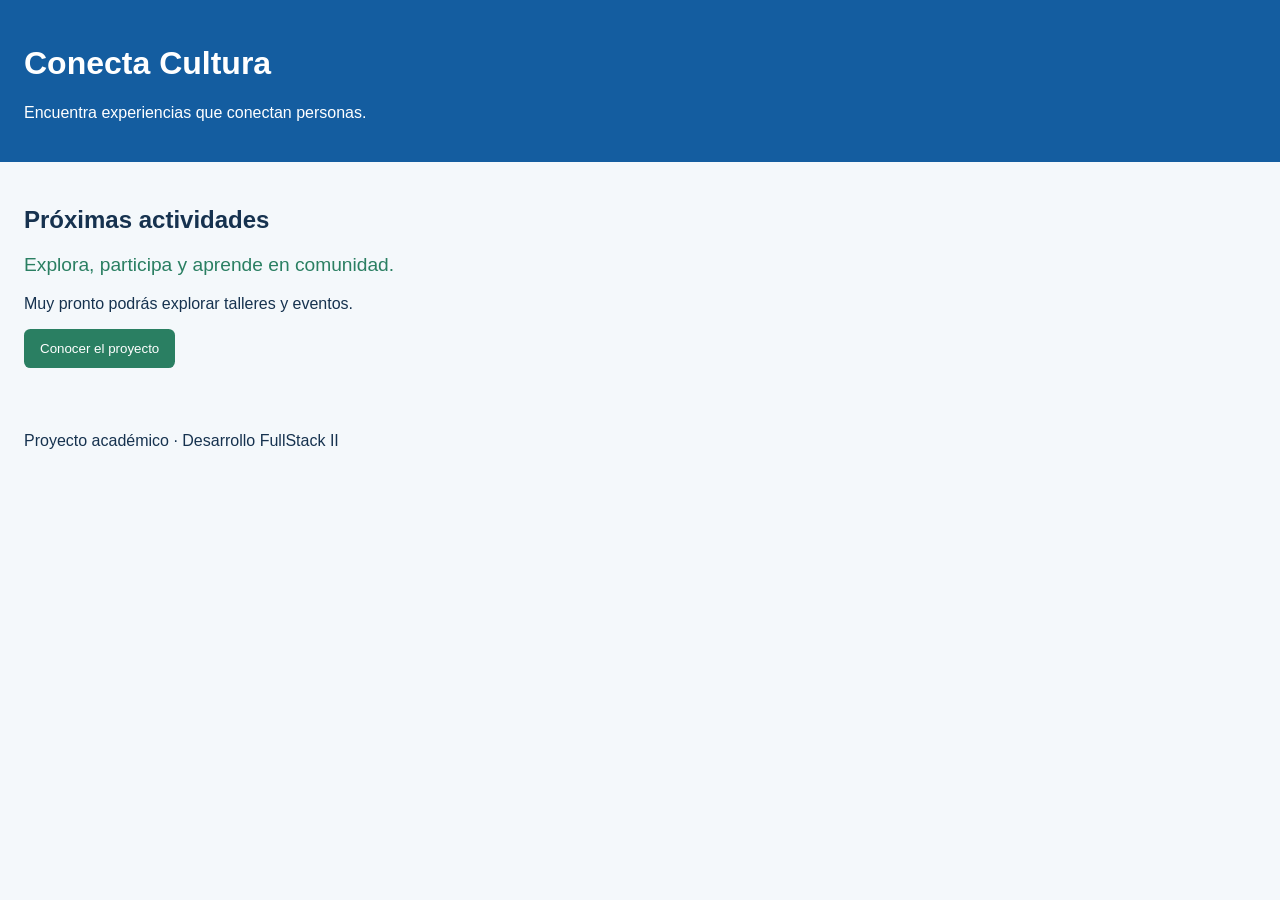
==== index.html @ 3a1140c3 "chore: crear estructura inicial del proyecto" ====
<!DOCTYPE html>
<html lang="es">
<head>
  <meta charset="UTF-8">
  <meta name="viewport" content="width=device-width, initial-scale=1.0">
  <meta name="description" content="Actividades y talleres de Conecta Cultura">
  <title>Conecta Cultura | Inicio</title>
  <link rel="stylesheet" href="assets/css/estilos.css">
</head>
<body>
  <header>
    <h1>Conecta Cultura</h1>
    <p>Encuentra experiencias que conectan personas.</p>
  </header>
  <main>
    <section>
      <h2>Próximas actividades</h2>
      <p class="mensaje-inicial">Explora, participa y aprende en comunidad.</p>
      <p>Muy pronto podrás explorar talleres y eventos.</p>
      <button id="boton-bienvenida" type="button">Conocer el proyecto</button>
    </section>
  </main>
  <footer>
    <p>Proyecto académico · Desarrollo FullStack II</p>
  </footer>
  <script src="assets/js/app.js"></script>
</body>
</html>
---- assets/css/estilos.css ----
* {
  box-sizing: border-box;
}

body {
  margin: 0;
  font-family: Arial, sans-serif;
  color: #16324f;
  background-color: #f4f8fb;
}

header,
main,
footer {
  padding: 1.5rem;
}

header {
  color: #ffffff;
  background-color: #145da0;
}

button {
  padding: 0.75rem 1rem;
  color: #ffffff;
  background-color: #2a7f62;
  border: 0;
  border-radius: 0.4rem;
  cursor: pointer;
}

.mensaje-inicial {
  font-size: 1.2rem;
  color: #2a7f62;
}
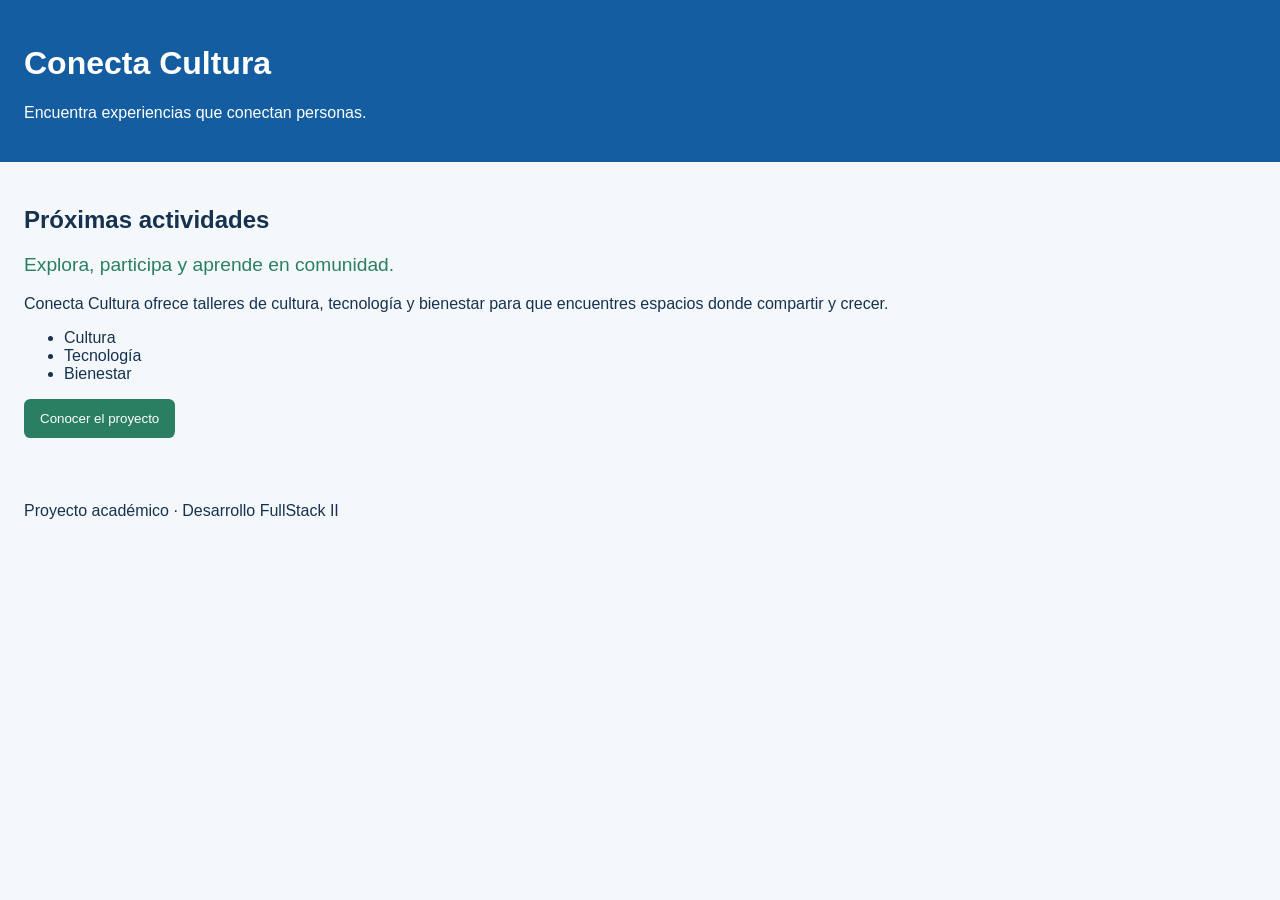
==== commit ee8d2fd9: "feat: personalizar contenido inicial" ====
--- a/index.html
+++ b/index.html
@@ -16,7 +16,12 @@
     <section>
       <h2>Próximas actividades</h2>
       <p class="mensaje-inicial">Explora, participa y aprende en comunidad.</p>
-      <p>Muy pronto podrás explorar talleres y eventos.</p>
+      <p>Conecta Cultura ofrece talleres de cultura, tecnología y bienestar para que encuentres espacios donde compartir y crecer.</p>
+      <ul class="categorias">
+        <li>Cultura</li>
+        <li>Tecnología</li>
+        <li>Bienestar</li>
+      </ul>
       <button id="boton-bienvenida" type="button">Conocer el proyecto</button>
     </section>
   </main>
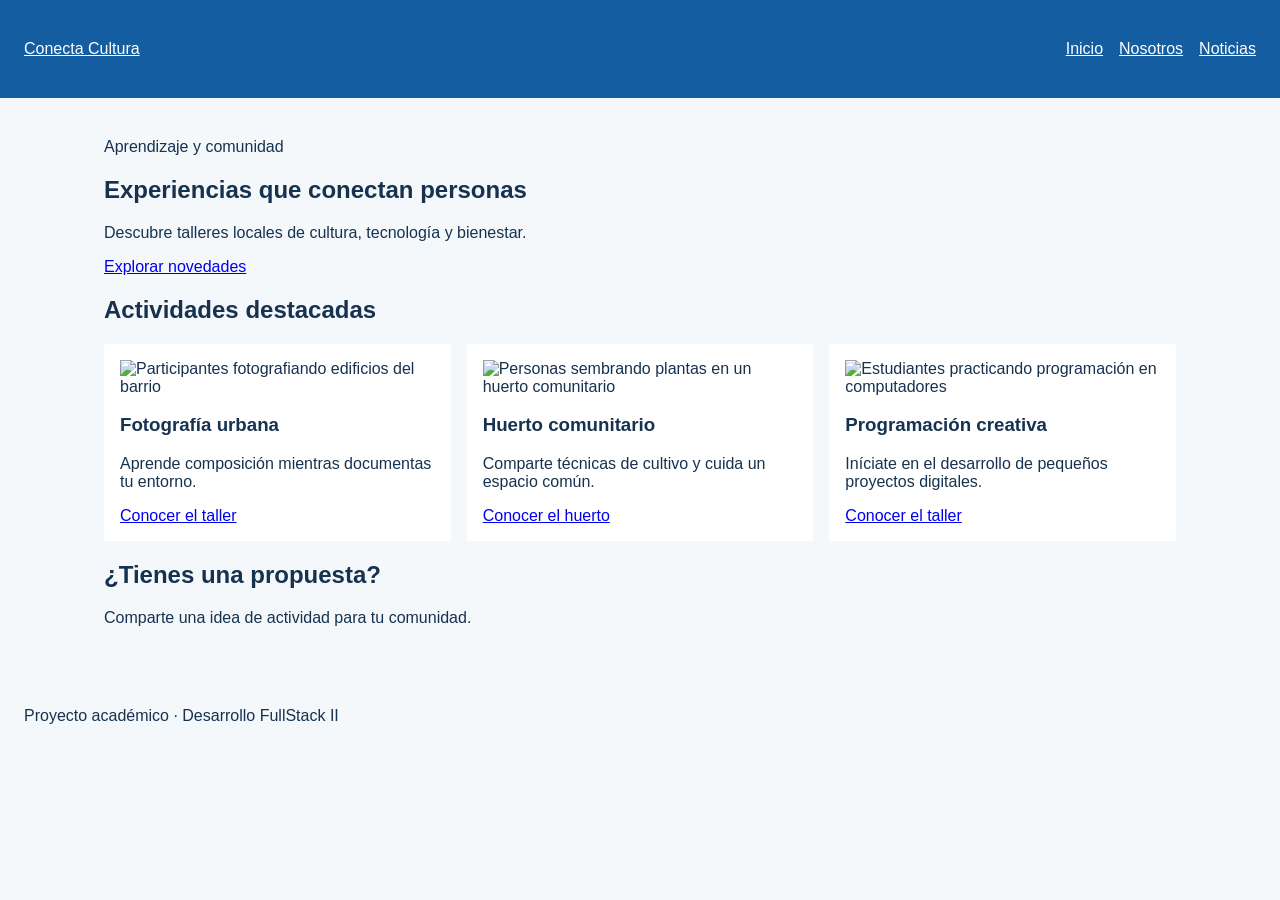
==== commit f81722a5: "feat: construir estructura semántica de inicio y nosotros" ====
--- a/index.html
+++ b/index.html
@@ -3,29 +3,58 @@
 <head>
   <meta charset="UTF-8">
   <meta name="viewport" content="width=device-width, initial-scale=1.0">
-  <meta name="description" content="Actividades y talleres de Conecta Cultura">
-  <title>Conecta Cultura | Inicio</title>
+  <meta name="description" content="Talleres y actividades de Conecta Cultura">
+  <title>Inicio | Conecta Cultura</title>
   <link rel="stylesheet" href="assets/css/estilos.css">
 </head>
 <body>
-  <header>
-    <h1>Conecta Cultura</h1>
-    <p>Encuentra experiencias que conectan personas.</p>
+  <a class="salto-contenido" href="#contenido-principal">Ir al contenido</a>
+  <header class="cabecera-sitio">
+    <a class="marca" href="index.html">Conecta Cultura</a>
+    <nav aria-label="Navegación principal">
+      <ul class="menu">
+        <li><a href="index.html" aria-current="page">Inicio</a></li>
+        <li><a href="nosotros.html">Nosotros</a></li>
+        <li><a href="noticias.html">Noticias</a></li>
+      </ul>
+    </nav>
   </header>
-  <main>
-    <section>
-      <h2>Próximas actividades</h2>
-      <p class="mensaje-inicial">Explora, participa y aprende en comunidad.</p>
-      <p>Conecta Cultura ofrece talleres de cultura, tecnología y bienestar para que encuentres espacios donde compartir y crecer.</p>
-      <ul class="categorias">
-        <li>Cultura</li>
-        <li>Tecnología</li>
-        <li>Bienestar</li>
-      </ul>
-      <button id="boton-bienvenida" type="button">Conocer el proyecto</button>
+  <main id="contenido-principal">
+    <section class="presentacion">
+      <p class="etiqueta">Aprendizaje y comunidad</p>
+      <h1>Experiencias que conectan personas</h1>
+      <p>Descubre talleres locales de cultura, tecnología y bienestar.</p>
+      <a class="boton" href="noticias.html">Explorar novedades</a>
     </section>
+    <section aria-labelledby="titulo-actividades">
+      <h2 id="titulo-actividades">Actividades destacadas</h2>
+      <div class="grilla-tarjetas">
+        <article class="tarjeta">
+          <img src="assets/img/fotografia.jpg" alt="Participantes fotografiando edificios del barrio">
+          <h3>Fotografía urbana</h3>
+          <p>Aprende composición mientras documentas tu entorno.</p>
+          <a href="noticia-detalle-1.html">Conocer el taller</a>
+        </article>
+        <article class="tarjeta">
+          <img src="assets/img/huerto.jpg" alt="Personas sembrando plantas en un huerto comunitario">
+          <h3>Huerto comunitario</h3>
+          <p>Comparte técnicas de cultivo y cuida un espacio común.</p>
+          <a href="noticia-detalle-2.html">Conocer el huerto</a>
+        </article>
+        <article class="tarjeta">
+          <img src="assets/img/programacion.jpg" alt="Estudiantes practicando programación en computadores">
+          <h3>Programación creativa</h3>
+          <p>Iníciate en el desarrollo de pequeños proyectos digitales.</p>
+          <a href="noticia-detalle-1.html">Conocer el taller</a>
+        </article>
+      </div>
+    </section>
+    <aside aria-labelledby="titulo-propuesta">
+      <h2 id="titulo-propuesta">¿Tienes una propuesta?</h2>
+      <p>Comparte una idea de actividad para tu comunidad.</p>
+    </aside>
   </main>
-  <footer>
+  <footer class="pie-sitio">
     <p>Proyecto académico · Desarrollo FullStack II</p>
   </footer>
   <script src="assets/js/app.js"></script>
--- a/assets/css/estilos.css
+++ b/assets/css/estilos.css
@@ -33,3 +33,55 @@
   font-size: 1.2rem;
   color: #2a7f62;
 }
+
+.cabecera-sitio,
+.menu,
+.grilla-tarjetas {
+  display: flex;
+  gap: 1rem;
+}
+
+.cabecera-sitio {
+  align-items: center;
+  justify-content: space-between;
+}
+
+.menu {
+  padding: 0;
+  list-style: none;
+}
+
+.marca,
+.menu a,
+.pie-sitio a {
+  color: inherit;
+}
+
+main {
+  max-width: 70rem;
+  margin-inline: auto;
+}
+
+.grilla-tarjetas {
+  flex-wrap: wrap;
+}
+
+.tarjeta {
+  flex: 1 1 18rem;
+  padding: 1rem;
+  background: #ffffff;
+}
+
+img {
+  max-width: 100%;
+  height: auto;
+}
+
+.salto-contenido {
+  position: absolute;
+  left: -10000px;
+}
+
+.salto-contenido:focus {
+  position: static;
+}
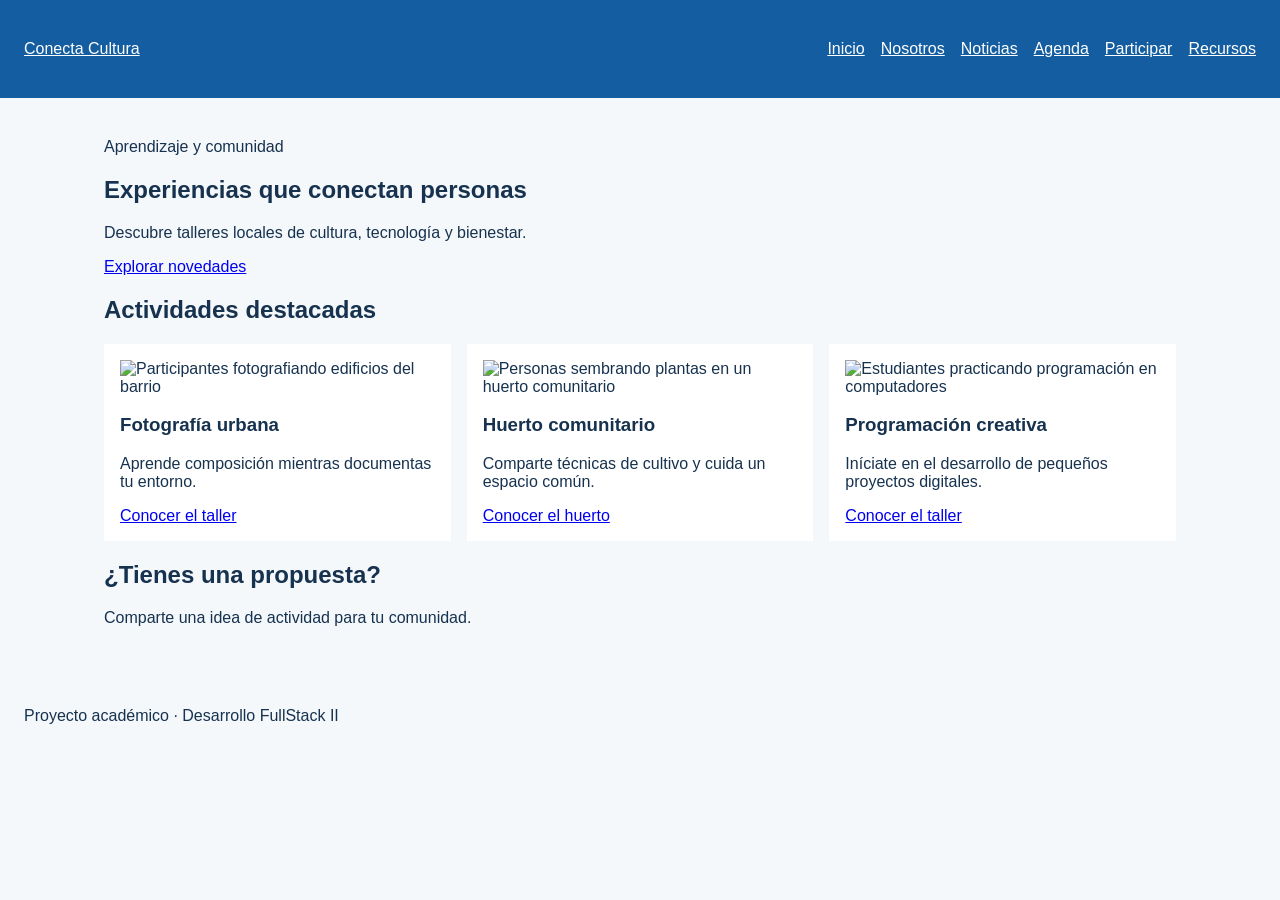
==== commit d8554918: "feat: actualizar navegación y agregar recursos multimedia" ====
--- a/index.html
+++ b/index.html
@@ -16,6 +16,9 @@
         <li><a href="index.html" aria-current="page">Inicio</a></li>
         <li><a href="nosotros.html">Nosotros</a></li>
         <li><a href="noticias.html">Noticias</a></li>
+        <li><a href="agenda.html">Agenda</a></li>
+        <li><a href="participar.html">Participar</a></li>
+        <li><a href="recursos.html">Recursos</a></li>
       </ul>
     </nav>
   </header>
--- a/assets/css/estilos.css
+++ b/assets/css/estilos.css
@@ -85,3 +85,64 @@
 .salto-contenido:focus {
   position: static;
 }
+
+.tabla-contenedor {
+  max-width: 100%;
+  overflow-x: auto;
+}
+
+table {
+  width: 100%;
+  border-collapse: collapse;
+  background-color: #ffffff;
+}
+
+caption {
+  padding: 0.75rem;
+  font-weight: bold;
+  text-align: left;
+}
+
+th,
+td {
+  padding: 0.75rem;
+  border: 1px solid #b8c4cf;
+  text-align: left;
+}
+
+thead {
+  color: #ffffff;
+  background-color: #145da0;
+}
+
+.formulario {
+  display: grid;
+  gap: 1rem;
+  max-width: 42rem;
+}
+
+.formulario fieldset {
+  display: grid;
+  gap: 0.75rem;
+  padding: 1rem;
+  border: 1px solid #b8c4cf;
+}
+
+.formulario input,
+.formulario select,
+.formulario textarea {
+  width: 100%;
+  padding: 0.7rem;
+  font: inherit;
+}
+
+.formulario input[type="radio"],
+.formulario input[type="checkbox"] {
+  width: auto;
+}
+
+video,
+audio,
+iframe {
+  max-width: 100%;
+}
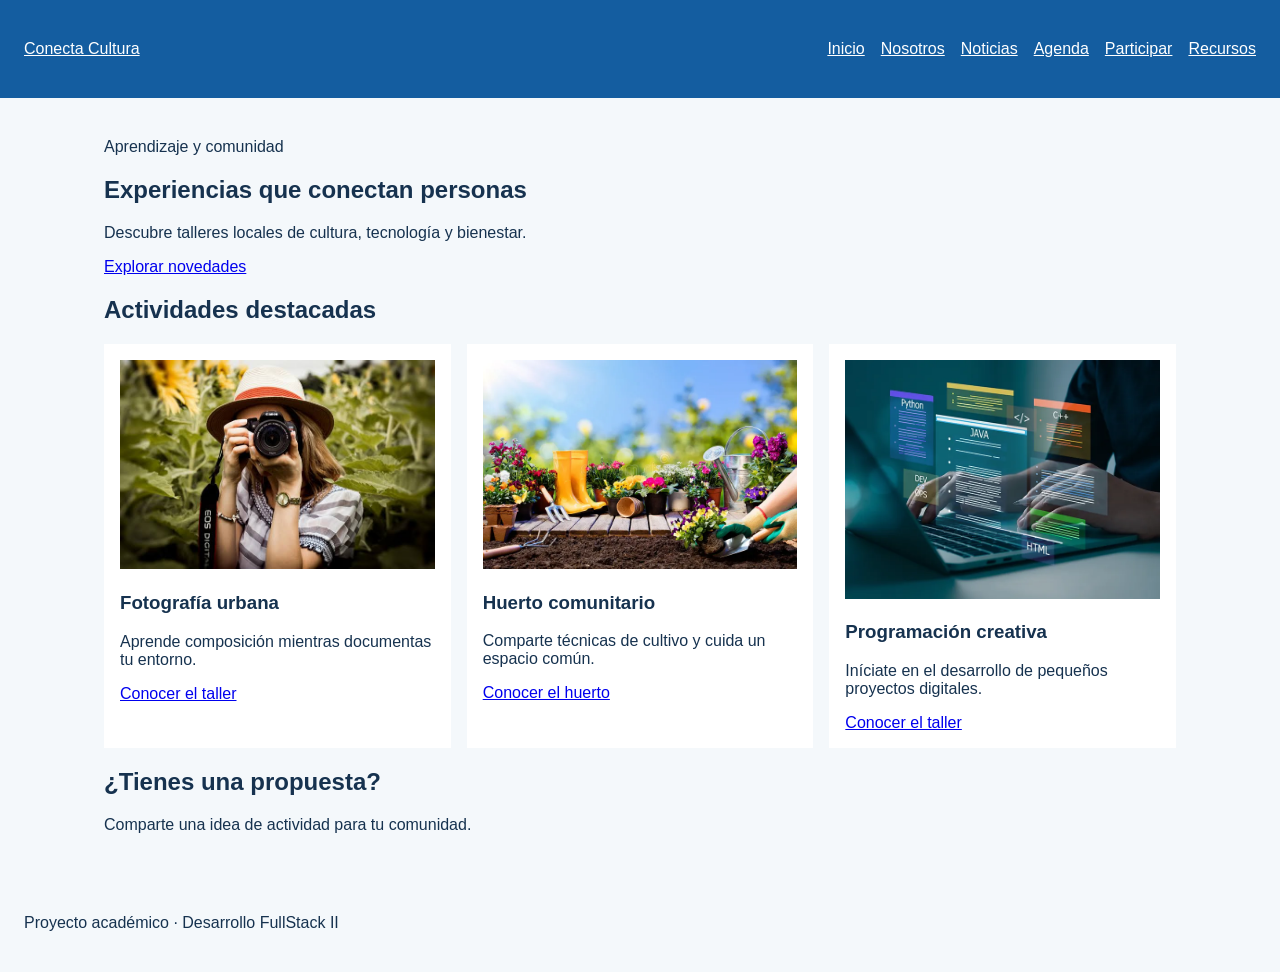
==== commit 6f9d37ac: "chore: agregar imágenes de actividades" ====
--- a/index.html
+++ b/index.html
@@ -39,13 +39,13 @@
           <a href="noticia-detalle-1.html">Conocer el taller</a>
         </article>
         <article class="tarjeta">
-          <img src="assets/img/huerto.jpg" alt="Personas sembrando plantas en un huerto comunitario">
+          <img src="assets/img/huerto.webp" alt="Personas sembrando plantas en un huerto comunitario">
           <h3>Huerto comunitario</h3>
           <p>Comparte técnicas de cultivo y cuida un espacio común.</p>
           <a href="noticia-detalle-2.html">Conocer el huerto</a>
         </article>
         <article class="tarjeta">
-          <img src="assets/img/programacion.jpg" alt="Estudiantes practicando programación en computadores">
+          <img src="assets/img/programacion.webp" alt="Estudiantes practicando programación en computadores">
           <h3>Programación creativa</h3>
           <p>Iníciate en el desarrollo de pequeños proyectos digitales.</p>
           <a href="noticia-detalle-1.html">Conocer el taller</a>
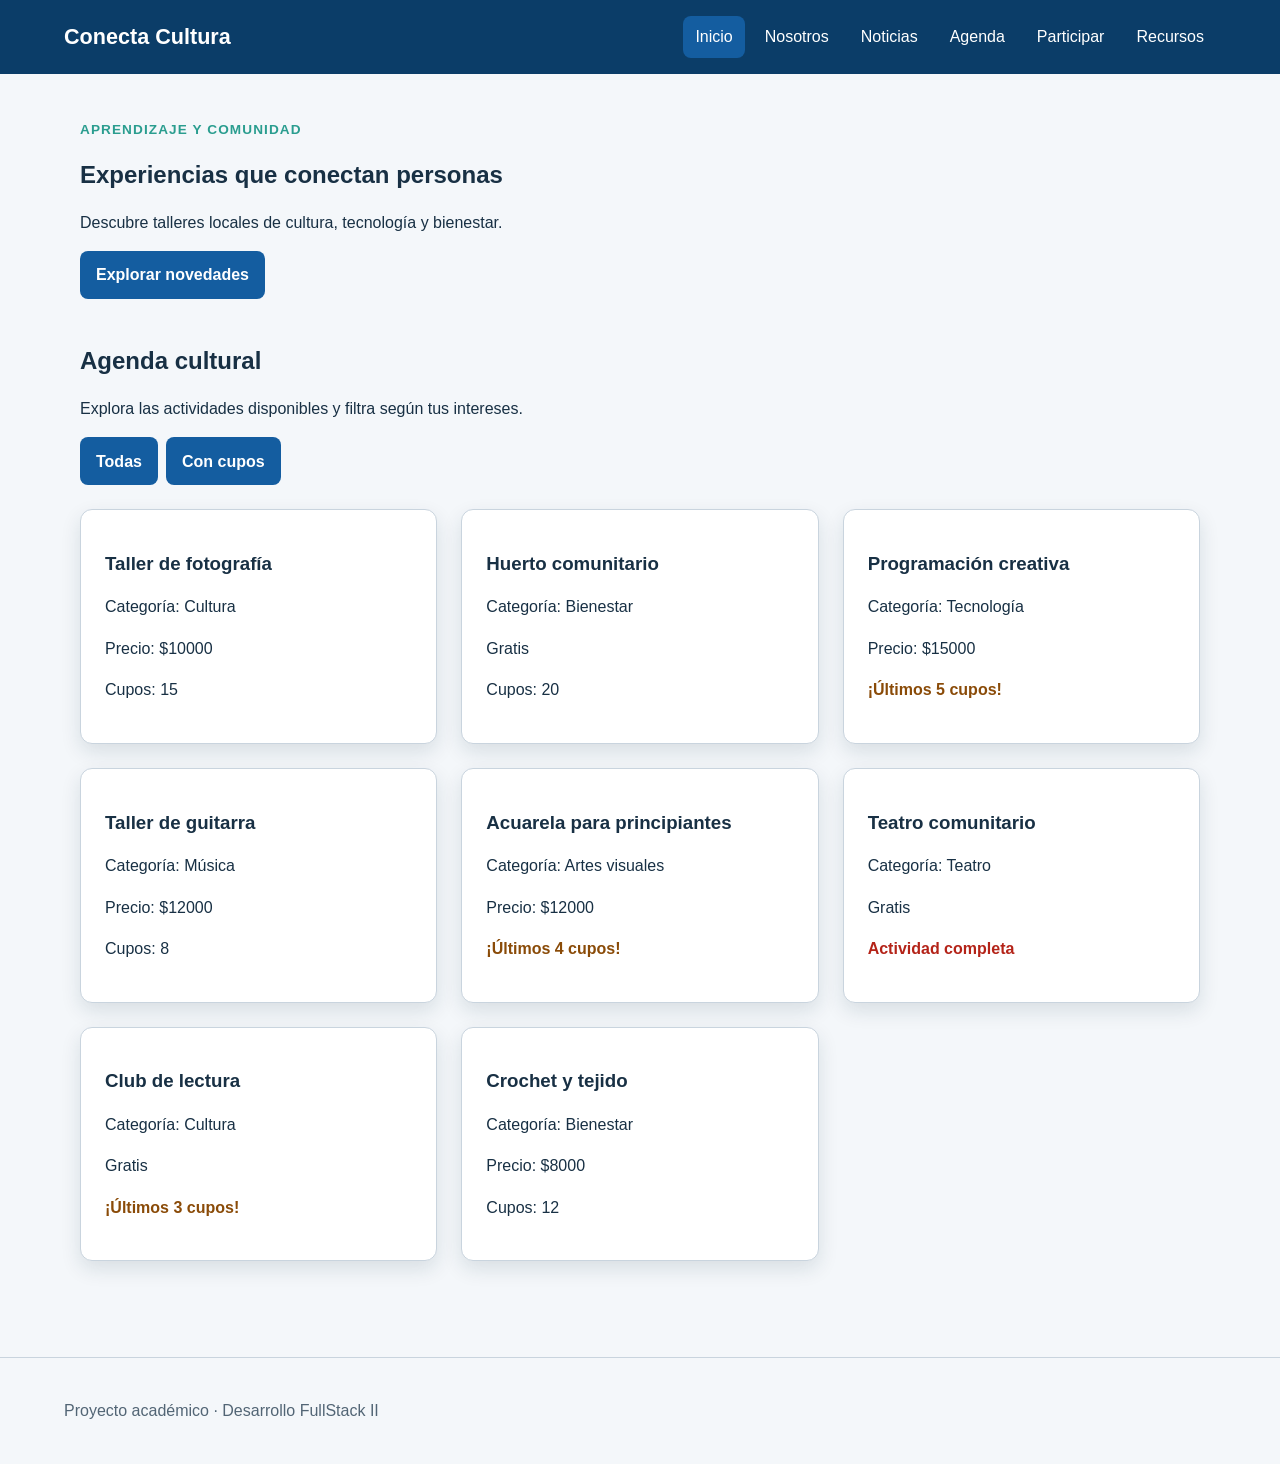
==== commit 9c4aec60: "feat: agregar menú adaptable y cartelera dinámica" ====
--- a/index.html
+++ b/index.html
@@ -11,15 +11,22 @@
   <a class="salto-contenido" href="#contenido-principal">Ir al contenido</a>
   <header class="cabecera-sitio">
     <a class="marca" href="index.html">Conecta Cultura</a>
-    <nav aria-label="Navegación principal">
-      <ul class="menu">
-        <li><a href="index.html" aria-current="page">Inicio</a></li>
-        <li><a href="nosotros.html">Nosotros</a></li>
-        <li><a href="noticias.html">Noticias</a></li>
-        <li><a href="agenda.html">Agenda</a></li>
-        <li><a href="participar.html">Participar</a></li>
-        <li><a href="recursos.html">Recursos</a></li>
-      </ul>
+    <button
+      id="boton-menu"
+      class="boton-menu"
+      type="button"
+      aria-label="Abrir o cerrar menú principal"
+      aria-controls="menu-principal"
+      aria-expanded="false">
+      <span aria-hidden="true">☰</span>
+    </button>
+    <nav id="menu-principal" class="menu" aria-label="Navegación principal">
+      <a href="index.html" aria-current="page">Inicio</a>
+      <a href="nosotros.html">Nosotros</a>
+      <a href="noticias.html">Noticias</a>
+      <a href="agenda.html">Agenda</a>
+      <a href="participar.html">Participar</a>
+      <a href="recursos.html">Recursos</a>
     </nav>
   </header>
   <main id="contenido-principal">
@@ -29,37 +36,21 @@
       <p>Descubre talleres locales de cultura, tecnología y bienestar.</p>
       <a class="boton" href="noticias.html">Explorar novedades</a>
     </section>
-    <section aria-labelledby="titulo-actividades">
-      <h2 id="titulo-actividades">Actividades destacadas</h2>
-      <div class="grilla-tarjetas">
-        <article class="tarjeta">
-          <img src="assets/img/fotografia.jpg" alt="Participantes fotografiando edificios del barrio">
-          <h3>Fotografía urbana</h3>
-          <p>Aprende composición mientras documentas tu entorno.</p>
-          <a href="noticia-detalle-1.html">Conocer el taller</a>
-        </article>
-        <article class="tarjeta">
-          <img src="assets/img/huerto.webp" alt="Personas sembrando plantas en un huerto comunitario">
-          <h3>Huerto comunitario</h3>
-          <p>Comparte técnicas de cultivo y cuida un espacio común.</p>
-          <a href="noticia-detalle-2.html">Conocer el huerto</a>
-        </article>
-        <article class="tarjeta">
-          <img src="assets/img/programacion.webp" alt="Estudiantes practicando programación en computadores">
-          <h3>Programación creativa</h3>
-          <p>Iníciate en el desarrollo de pequeños proyectos digitales.</p>
-          <a href="noticia-detalle-1.html">Conocer el taller</a>
-        </article>
+
+    <section aria-labelledby="titulo-cartelera">
+      <h2 id="titulo-cartelera">Agenda cultural</h2>
+      <p>Explora las actividades disponibles y filtra según tus intereses.</p>
+      <div class="filtros">
+        <button id="mostrar-todas" type="button">Todas</button>
+        <button id="mostrar-disponibles" type="button">Con cupos</button>
       </div>
+      <div id="cartelera" class="grilla-tarjetas"></div>
     </section>
-    <aside aria-labelledby="titulo-propuesta">
-      <h2 id="titulo-propuesta">¿Tienes una propuesta?</h2>
-      <p>Comparte una idea de actividad para tu comunidad.</p>
-    </aside>
   </main>
   <footer class="pie-sitio">
     <p>Proyecto académico · Desarrollo FullStack II</p>
   </footer>
+  <script src="assets/js/menu.js"></script>
   <script src="assets/js/app.js"></script>
 </body>
 </html>
--- a/assets/css/estilos.css
+++ b/assets/css/estilos.css
@@ -1,91 +1,203 @@
-* {
+/* 1. Variables */
+:root {
+  --color-primario: #145da0;
+  --color-primario-oscuro: #0b3d68;
+  --color-secundario: #2a9d8f;
+  --color-acento: #f4a261;
+  --color-texto: #183044;
+  --color-texto-suave: #526575;
+  --color-fondo: #f4f7fa;
+  --color-superficie: #ffffff;
+  --color-borde: #c9d4de;
+  --fuente-base: Arial, Helvetica, sans-serif;
+  --radio: 0.75rem;
+  --sombra: 0 0.5rem 1.25rem rgb(20 48 68 / 12%);
+  --ancho-contenido: 72rem;
+}
+
+*,
+*::before,
+*::after {
   box-sizing: border-box;
+}
+
+/* 2. Base y tipografía */
+html {
+  font-size: 100%;
+  scroll-behavior: smooth;
 }
 
 body {
   margin: 0;
-  font-family: Arial, sans-serif;
-  color: #16324f;
-  background-color: #f4f8fb;
-}
-
-header,
-main,
-footer {
+  color: var(--color-texto);
+  background: var(--color-fondo);
+  font-family: var(--fuente-base);
+  font-size: 1rem;
+  line-height: 1.6;
+}
+
+h1,
+h2,
+h3 {
+  line-height: 1.2;
+  text-wrap: balance;
+}
+
+img,
+video,
+audio,
+iframe {
+  display: block;
+  max-width: 100%;
+  height: auto;
+}
+
+a {
+  color: var(--color-primario);
+}
+
+/* 3. Estructura */
+main {
+  width: 90%;
+  max-width: 70rem;
+  margin-inline: auto;
+  padding-block: 2rem 4rem;
+}
+
+section + section {
+  margin-top: 3rem;
+}
+
+.pie-sitio {
+  padding: 1.5rem max(1rem, calc((100% - var(--ancho-contenido)) / 2));
+  margin-top: 2rem;
+  color: var(--color-texto-suave);
+  border-top: 1px solid var(--color-borde);
+}
+
+/* 4. Navegación */
+.cabecera-sitio {
+  display: flex;
+  flex-direction: column;
+  gap: 1rem;
+  padding: 1rem 5%;
+  color: #ffffff;
+  background: var(--color-primario-oscuro);
+}
+
+.marca {
+  color: #ffffff;
+  font-size: 1.35rem;
+  font-weight: 700;
+  text-decoration: none;
+}
+
+.menu {
+  display: none;
+  flex-direction: column;
+  gap: 0.5rem;
+  margin: 0;
+  padding: 0;
+  list-style: none;
+}
+
+.menu.menu-abierto {
+  display: flex;
+}
+
+.menu a {
+  display: inline-block;
+  padding: 0.5rem 0.75rem;
+  color: #ffffff;
+  border-radius: 0.5rem;
+  text-decoration: none;
+}
+
+.menu a:hover,
+.menu a[aria-current="page"] {
+  background: var(--color-primario);
+}
+
+.salto-contenido {
+  position: absolute;
+  padding: 0.6rem 1rem;
+  color: #ffffff;
+  background: var(--color-primario-oscuro);
+  transform: translateY(-150%);
+}
+
+.salto-contenido:focus {
+  transform: translateY(0);
+}
+
+/* 5. Componentes */
+.etiqueta {
+  margin-bottom: 0.25rem;
+  color: var(--color-secundario);
+  font-size: 0.85rem;
+  font-weight: 700;
+  letter-spacing: 0.08em;
+  text-transform: uppercase;
+}
+
+.tarjeta,
+.mensaje-confirmacion,
+.noticia-completa,
+.formulario fieldset {
   padding: 1.5rem;
-}
-
-header {
-  color: #ffffff;
-  background-color: #145da0;
-}
-
-button {
-  padding: 0.75rem 1rem;
-  color: #ffffff;
-  background-color: #2a7f62;
-  border: 0;
-  border-radius: 0.4rem;
-  cursor: pointer;
+  background: var(--color-superficie);
+  border: 1px solid var(--color-borde);
+  border-radius: var(--radio);
+  box-shadow: var(--sombra);
 }
 
 .mensaje-inicial {
   font-size: 1.2rem;
-  color: #2a7f62;
-}
-
-.cabecera-sitio,
-.menu,
+  color: var(--color-secundario);
+}
+
+.boton,
+button {
+  display: inline-block;
+  width: fit-content;
+  padding: 0.7rem 1rem;
+  color: #ffffff;
+  background: var(--color-primario);
+  border: 0;
+  border-radius: 0.5rem;
+  font: inherit;
+  font-weight: 700;
+  text-decoration: none;
+  cursor: pointer;
+}
+
+.boton:hover,
+button:hover {
+  background: var(--color-primario-oscuro);
+}
+
+.boton--secundario {
+  color: var(--color-primario-oscuro);
+  background: transparent;
+  border: 2px solid currentColor;
+}
+
+.boton--secundario:hover {
+  color: #ffffff;
+  background: var(--color-primario-oscuro);
+}
+
+.categorias li {
+  margin-bottom: 0.25rem;
+}
+
 .grilla-tarjetas {
-  display: flex;
-  gap: 1rem;
-}
-
-.cabecera-sitio {
-  align-items: center;
-  justify-content: space-between;
-}
-
-.menu {
-  padding: 0;
-  list-style: none;
-}
-
-.marca,
-.menu a,
-.pie-sitio a {
-  color: inherit;
-}
-
-main {
-  max-width: 70rem;
-  margin-inline: auto;
-}
-
-.grilla-tarjetas {
-  flex-wrap: wrap;
-}
-
-.tarjeta {
-  flex: 1 1 18rem;
-  padding: 1rem;
-  background: #ffffff;
-}
-
-img {
-  max-width: 100%;
-  height: auto;
-}
-
-.salto-contenido {
-  position: absolute;
-  left: -10000px;
-}
-
-.salto-contenido:focus {
-  position: static;
-}
-
+  display: grid;
+  grid-template-columns: 1fr;
+  gap: 1.5rem;
+}
+
+/* 6. Tablas y formularios */
 .tabla-contenedor {
   max-width: 100%;
   overflow-x: auto;
@@ -94,25 +206,24 @@
 table {
   width: 100%;
   border-collapse: collapse;
-  background-color: #ffffff;
-}
-
-caption {
-  padding: 0.75rem;
-  font-weight: bold;
-  text-align: left;
-}
-
+  background: var(--color-superficie);
+}
+
+caption,
 th,
 td {
   padding: 0.75rem;
-  border: 1px solid #b8c4cf;
   text-align: left;
 }
 
+th,
+td {
+  border: 1px solid var(--color-borde);
+}
+
 thead {
   color: #ffffff;
-  background-color: #145da0;
+  background: var(--color-primario);
 }
 
 .formulario {
@@ -124,8 +235,6 @@
 .formulario fieldset {
   display: grid;
   gap: 0.75rem;
-  padding: 1rem;
-  border: 1px solid #b8c4cf;
 }
 
 .formulario input,
@@ -133,6 +242,10 @@
 .formulario textarea {
   width: 100%;
   padding: 0.7rem;
+  color: inherit;
+  background: #ffffff;
+  border: 1px solid var(--color-borde);
+  border-radius: 0.4rem;
   font: inherit;
 }
 
@@ -141,8 +254,106 @@
   width: auto;
 }
 
+/* 7. Multimedia y utilidades */
 video,
-audio,
 iframe {
+  width: 100%;
   max-width: 100%;
-}
+  height: auto;
+}
+
+iframe {
+  aspect-ratio: 16 / 9;
+  border: 0;
+}
+
+audio {
+  max-width: 100%;
+}
+
+.encabezado-pagina {
+  margin-bottom: 2rem;
+}
+
+/* 8. Estados interactivos y accesibilidad */
+:focus-visible {
+  outline: 3px solid var(--color-acento);
+  outline-offset: 3px;
+}
+
+input:required,
+select:required,
+textarea:required {
+  border-left: 0.3rem solid var(--color-primario);
+}
+
+input:focus,
+select:focus,
+textarea:focus {
+  border-color: var(--color-primario);
+}
+
+/* 9. Diseño adaptable */
+@media (min-width: 48rem) {
+  .cabecera-sitio {
+    flex-direction: row;
+    justify-content: space-between;
+    align-items: center;
+  }
+
+  .menu {
+    flex-direction: row;
+    flex-wrap: wrap;
+  }
+
+  .grilla-tarjetas {
+    grid-template-columns: 1fr 1fr;
+  }
+}
+
+@media (min-width: 64rem) {
+  .grilla-tarjetas {
+    grid-template-columns: repeat(3, 1fr);
+  }
+}
+
+/* 10. Menú hamburguesa y cartelera */
+.boton-menu {
+  display: inline-block;
+  padding: 0.65rem 0.85rem;
+  font-size: 1.5rem;
+  line-height: 1;
+  background-color: #ffffff;
+  border: 0.1rem solid #1f4b5b;
+  border-radius: 0.35rem;
+  cursor: pointer;
+}
+
+@media (min-width: 768px) {
+  .boton-menu {
+    display: none;
+  }
+
+  .menu {
+    display: flex;
+    flex-direction: row;
+    flex-wrap: wrap;
+  }
+}
+
+.filtros {
+  display: flex;
+  flex-wrap: wrap;
+  gap: 0.5rem;
+  margin-bottom: 1.5rem;
+}
+
+.aviso-cupos {
+  color: #8a4b08;
+  font-weight: 700;
+}
+
+.actividad-completa {
+  color: #b42318;
+  font-weight: 700;
+}
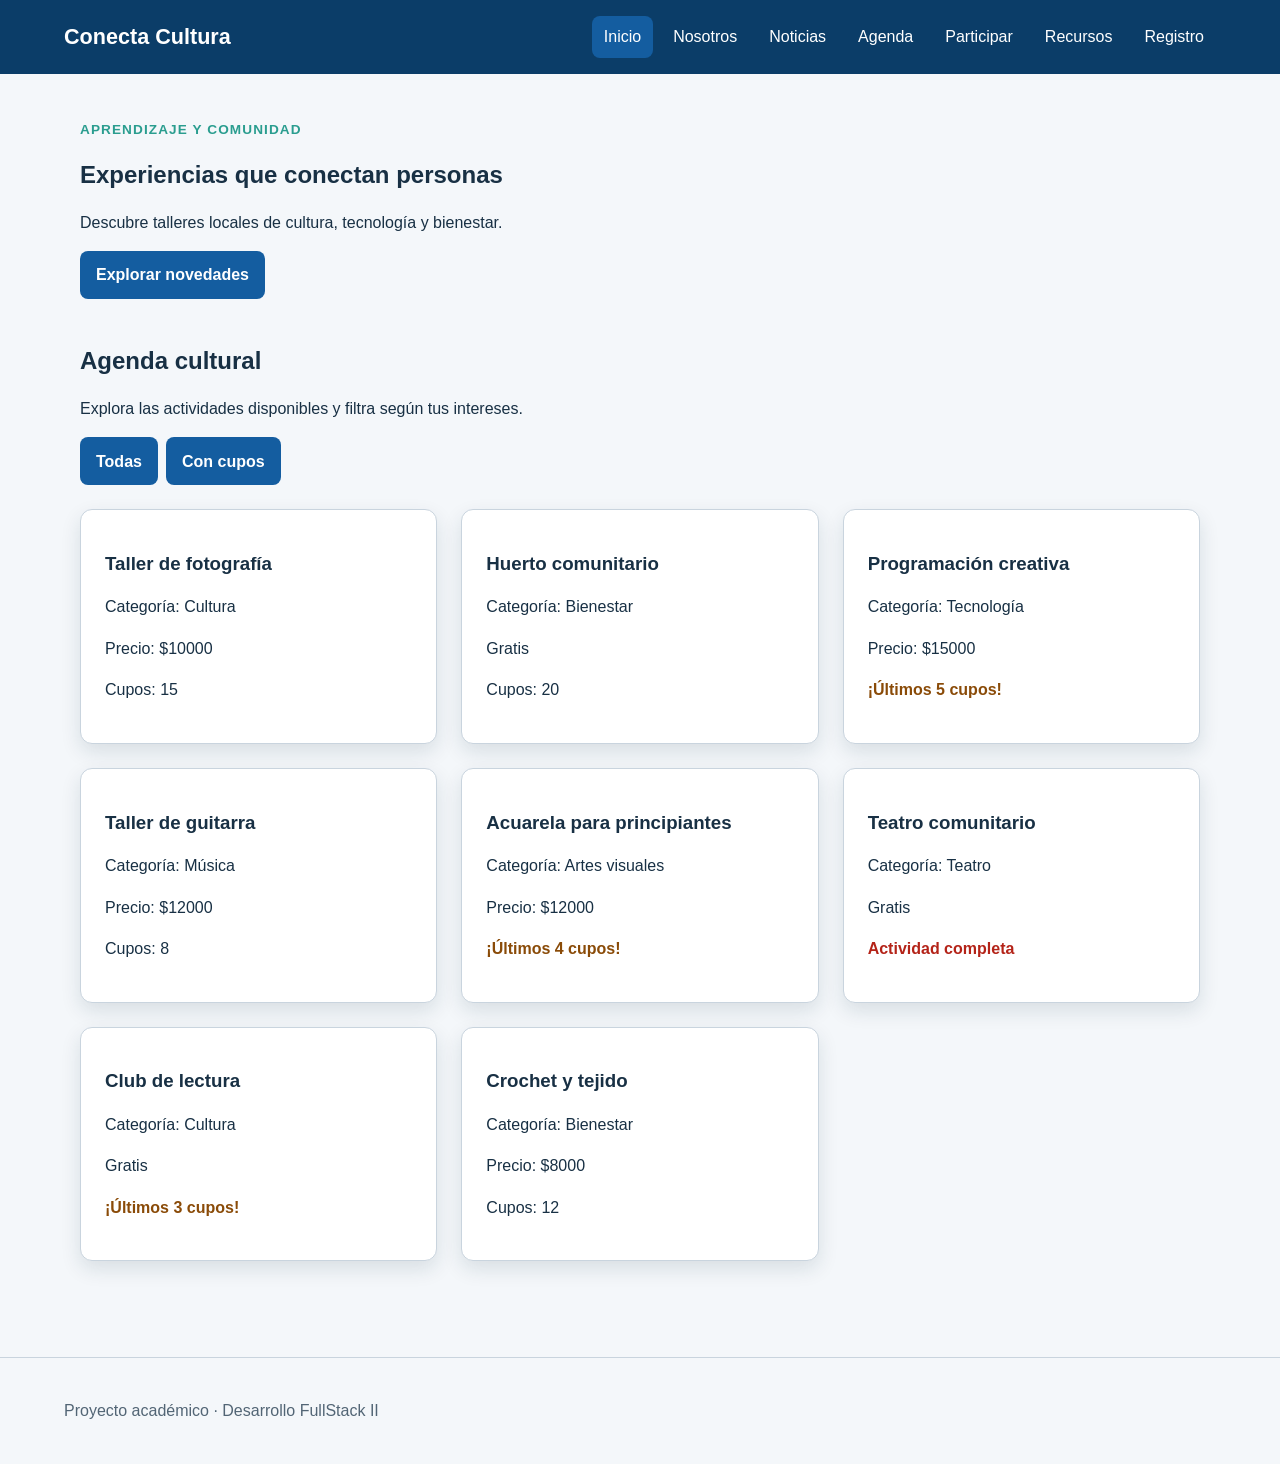
==== commit c175cb89: "feat: validar y persistir registro local" ====
--- a/index.html
+++ b/index.html
@@ -27,6 +27,7 @@
       <a href="agenda.html">Agenda</a>
       <a href="participar.html">Participar</a>
       <a href="recursos.html">Recursos</a>
+      <a href="registro.html">Registro</a>
     </nav>
   </header>
   <main id="contenido-principal">
--- a/assets/css/estilos.css
+++ b/assets/css/estilos.css
@@ -357,3 +357,23 @@
   color: #b42318;
   font-weight: 700;
 }
+
+/* 11. Validación de formularios */
+.campo-formulario {
+  display: grid;
+  gap: 0.35rem;
+}
+
+.mensaje-error {
+  display: block;
+  color: #b42318;
+  min-height: 1.25rem;
+}
+
+.campo-invalido {
+  border: 0.15rem solid #b42318;
+}
+
+.campo-invalido:focus {
+  outline: 0.2rem solid #f4a6a0;
+}
